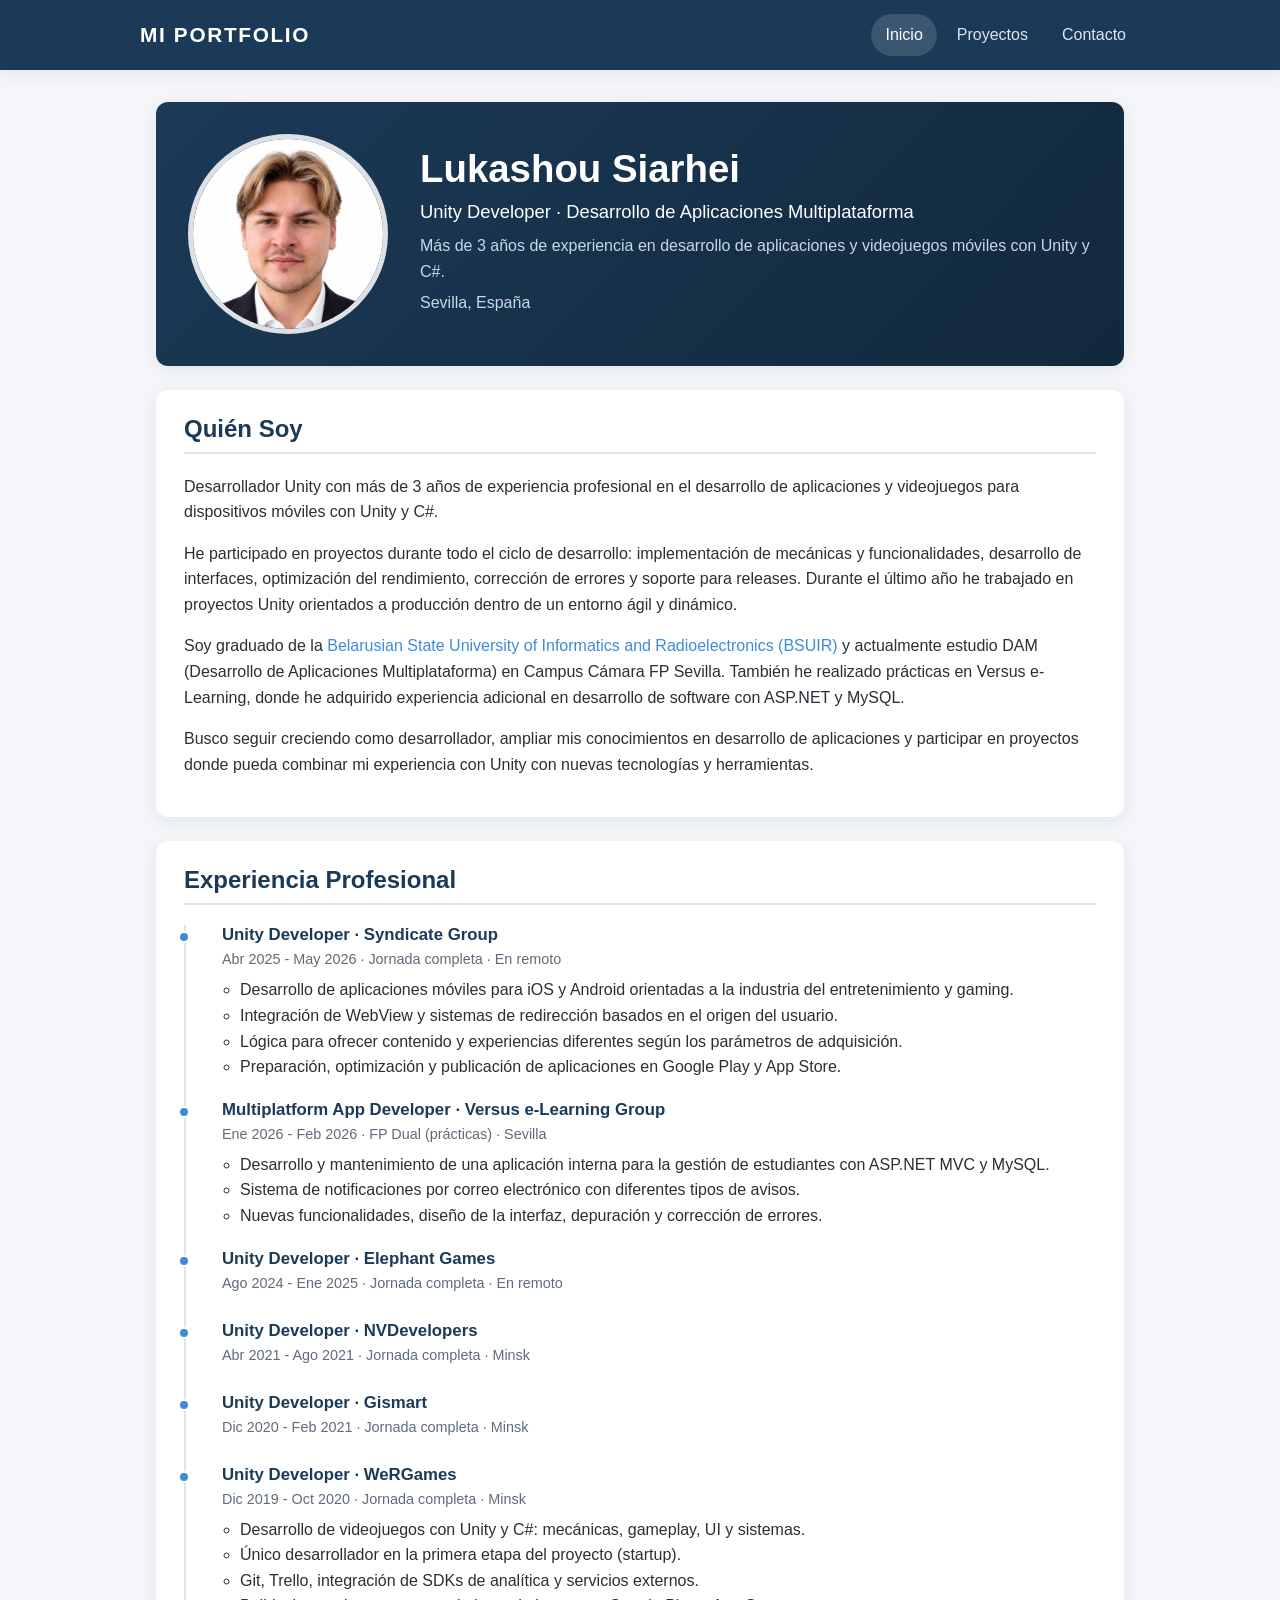
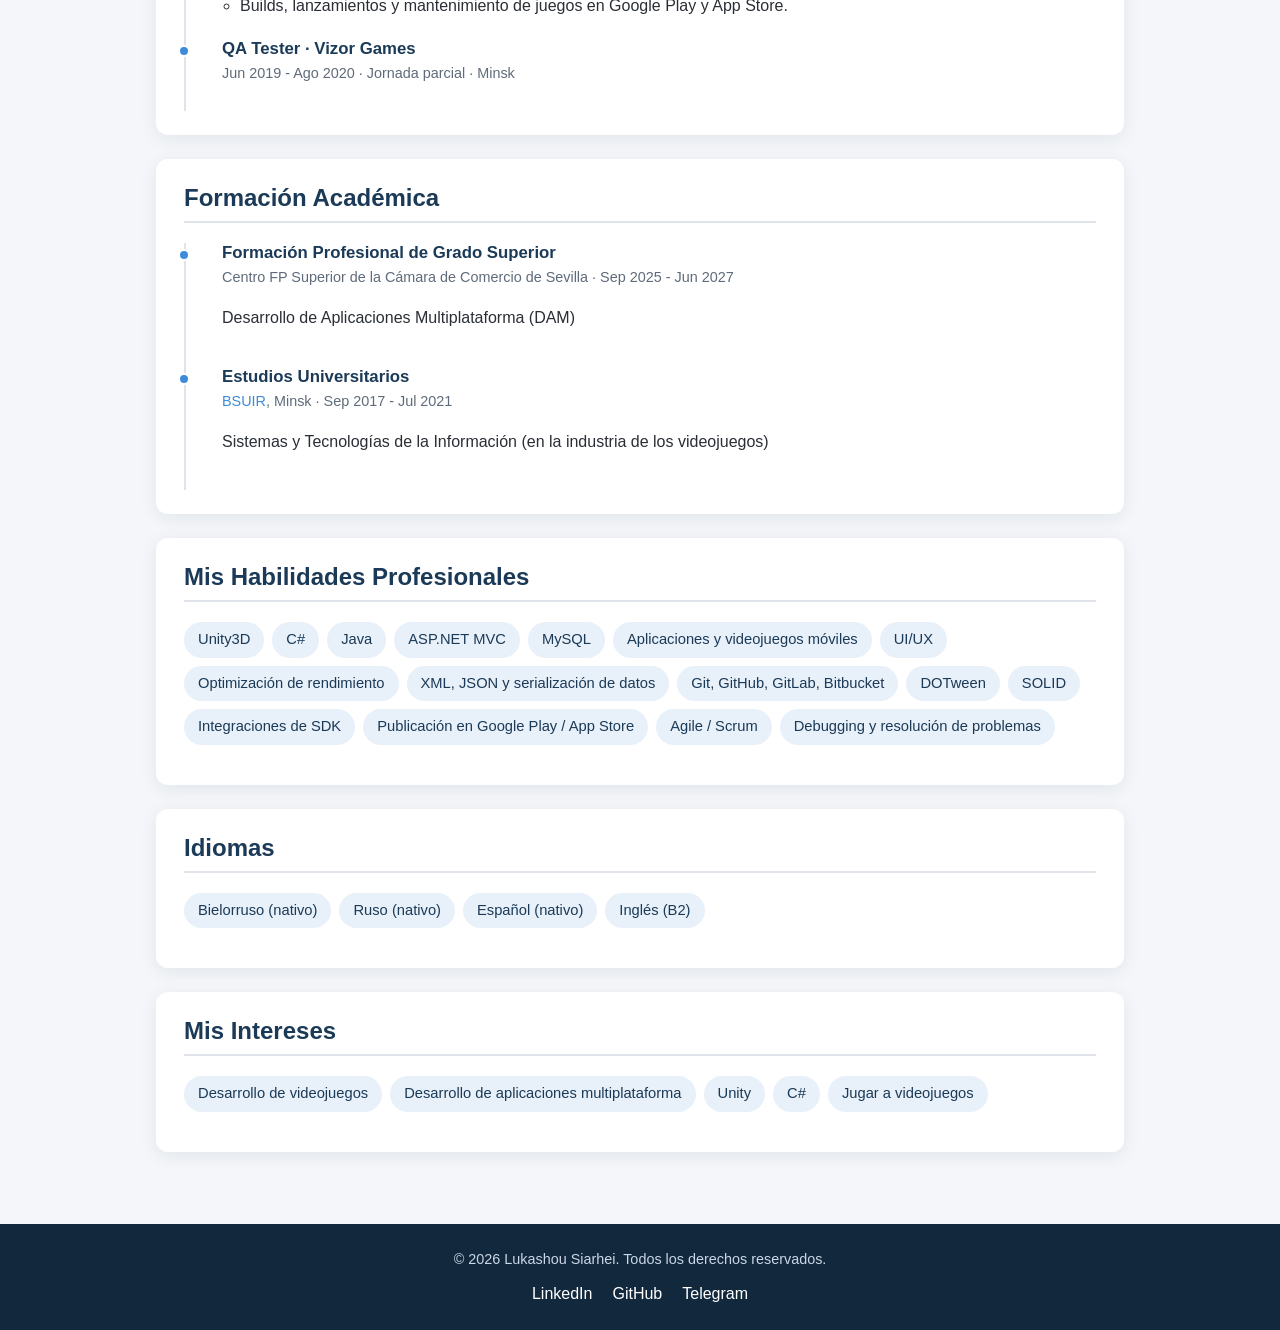
==== index.html @ cf864ee7 "Portfolio added" ====
<!DOCTYPE html>
<html lang="es">
<head>
    <meta charset="UTF-8">
    <meta name="viewport" content="width=device-width, initial-scale=1.0">
    <meta name="description" content="Portfolio profesional de Siarhei Lukashou - Desarrollador Unity y de aplicaciones multiplataforma">
    <title>Mi Portfolio - Desarrollador De Videojuegos</title>
    <link rel="stylesheet" href="css/styles.css">
</head>
<body>
    <header>
        <h1>Mi Portfolio</h1>
        <nav>
            <ul>
                <li><a href="index.html" aria-current="page">Inicio</a></li>
                <li><a href="proyectos.html">Proyectos</a></li>
                <li><a href="contacto.html">Contacto</a></li>
            </ul>
        </nav>
    </header>

    <main>
        <section class="hero">
            <figure>
                <img src="images/foto-perfil.jpg" alt="Foto de Siarhei Lukashou" width="200" height="200">
                <figcaption>Mi foto</figcaption>
            </figure>
            <div>
                <h1>Lukashou Siarhei</h1>
                <p class="role">Unity Developer · Desarrollo de Aplicaciones Multiplataforma</p>
                <p>Más de 3 años de experiencia en desarrollo de aplicaciones y videojuegos móviles con Unity y C#.</p>
                <p>Sevilla, España</p>
            </div>
        </section>

        <section>
            <h2>Quién Soy</h2>
            <p>Desarrollador Unity con más de 3 años de experiencia profesional en el desarrollo de aplicaciones y videojuegos para dispositivos móviles con Unity y C#.</p>
            <p>He participado en proyectos durante todo el ciclo de desarrollo: implementación de mecánicas y funcionalidades, desarrollo de interfaces, optimización del rendimiento, corrección de errores y soporte para releases. Durante el último año he trabajado en proyectos Unity orientados a producción dentro de un entorno ágil y dinámico.</p>
            <p>Soy graduado de la <a href="https://www.bsuir.by/en/">Belarusian State University of Informatics and Radioelectronics (BSUIR)</a> y actualmente estudio DAM (Desarrollo de Aplicaciones Multiplataforma) en Campus Cámara FP Sevilla. También he realizado prácticas en Versus e-Learning, donde he adquirido experiencia adicional en desarrollo de software con ASP.NET y MySQL.</p>
            <p>Busco seguir creciendo como desarrollador, ampliar mis conocimientos en desarrollo de aplicaciones y participar en proyectos donde pueda combinar mi experiencia con Unity con nuevas tecnologías y herramientas.</p>
        </section>

        <section>
            <h2>Experiencia Profesional</h2>
            <ol class="timeline">
                <li>
                    <h3>Unity Developer · Syndicate Group</h3>
                    <p class="meta">Abr 2025 - May 2026 · Jornada completa · En remoto</p>
                    <ul>
                        <li>Desarrollo de aplicaciones móviles para iOS y Android orientadas a la industria del entretenimiento y gaming.</li>
                        <li>Integración de WebView y sistemas de redirección basados en el origen del usuario.</li>
                        <li>Lógica para ofrecer contenido y experiencias diferentes según los parámetros de adquisición.</li>
                        <li>Preparación, optimización y publicación de aplicaciones en Google Play y App Store.</li>
                    </ul>
                </li>
                <li>
                    <h3>Multiplatform App Developer · Versus e-Learning Group</h3>
                    <p class="meta">Ene 2026 - Feb 2026 · FP Dual (prácticas) · Sevilla</p>
                    <ul>
                        <li>Desarrollo y mantenimiento de una aplicación interna para la gestión de estudiantes con ASP.NET MVC y MySQL.</li>
                        <li>Sistema de notificaciones por correo electrónico con diferentes tipos de avisos.</li>
                        <li>Nuevas funcionalidades, diseño de la interfaz, depuración y corrección de errores.</li>
                    </ul>
                </li>
                <li>
                    <h3>Unity Developer · Elephant Games</h3>
                    <p class="meta">Ago 2024 - Ene 2025 · Jornada completa · En remoto</p>
                </li>
                <li>
                    <h3>Unity Developer · NVDevelopers</h3>
                    <p class="meta">Abr 2021 - Ago 2021 · Jornada completa · Minsk</p>
                </li>
                <li>
                    <h3>Unity Developer · Gismart</h3>
                    <p class="meta">Dic 2020 - Feb 2021 · Jornada completa · Minsk</p>
                </li>
                <li>
                    <h3>Unity Developer · WeRGames</h3>
                    <p class="meta">Dic 2019 - Oct 2020 · Jornada completa · Minsk</p>
                    <ul>
                        <li>Desarrollo de videojuegos con Unity y C#: mecánicas, gameplay, UI y sistemas.</li>
                        <li>Único desarrollador en la primera etapa del proyecto (startup).</li>
                        <li>Git, Trello, integración de SDKs de analítica y servicios externos.</li>
                        <li>Builds, lanzamientos y mantenimiento de juegos en Google Play y App Store.</li>
                    </ul>
                </li>
                <li>
                    <h3>QA Tester · Vizor Games</h3>
                    <p class="meta">Jun 2019 - Ago 2020 · Jornada parcial · Minsk</p>
                </li>
            </ol>
        </section>

        <section>
            <h2>Formación Académica</h2>
            <ol class="timeline">
                <li>
                    <h3>Formación Profesional de Grado Superior</h3>
                    <p class="meta">Centro FP Superior de la Cámara de Comercio de Sevilla · Sep 2025 - Jun 2027</p>
                    <p>Desarrollo de Aplicaciones Multiplataforma (DAM)</p>
                </li>
                <li>
                    <h3>Estudios Universitarios</h3>
                    <p class="meta"><a href="https://www.bsuir.by/en/">BSUIR</a>, Minsk · Sep 2017 - Jul 2021</p>
                    <p>Sistemas y Tecnologías de la Información (en la industria de los videojuegos)</p>
                </li>
            </ol>
        </section>

        <section>
            <h2>Mis Habilidades Profesionales</h2>
            <ul class="tags">
                <li>Unity3D</li>
                <li>C#</li>
                <li>Java</li>
                <li>ASP.NET MVC</li>
                <li>MySQL</li>
                <li>Aplicaciones y videojuegos móviles</li>
                <li>UI/UX</li>
                <li>Optimización de rendimiento</li>
                <li>XML, JSON y serialización de datos</li>
                <li>Git, GitHub, GitLab, Bitbucket</li>
                <li>DOTween</li>
                <li>SOLID</li>
                <li>Integraciones de SDK</li>
                <li>Publicación en Google Play / App Store</li>
                <li>Agile / Scrum</li>
                <li>Debugging y resolución de problemas</li>
            </ul>
        </section>

        <section>
            <h2>Idiomas</h2>
            <ul class="tags">
                <li>Bielorruso (nativo)</li>
                <li>Ruso (nativo)</li>
                <li>Español (nativo)</li>
                <li>Inglés (B2)</li>
            </ul>
        </section>

        <section>
            <h2>Mis Intereses</h2>
            <ul class="tags">
                <li>Desarrollo de videojuegos</li>
                <li>Desarrollo de aplicaciones multiplataforma</li>
                <li>Unity</li>
                <li>C#</li>
                <li>Jugar a videojuegos</li>
            </ul>
        </section>
    </main>

    <footer>
        <p>&copy; 2026 Lukashou Siarhei. Todos los derechos reservados.</p>
        <div>
            <ol>
                <li><a href="https://www.linkedin.com/in/sergei-lukashov/">LinkedIn</a></li>
                <li><a href="https://github.com/siarheilukashou25-maker">GitHub</a></li>
                <li><a href="https://t.me/endi_kayfman">Telegram</a></li>
            </ol>
        </div>
    </footer>
</body>
</html>
---- css/styles.css ----
/* ===== Variables ===== */
:root {
    --color-primary: #1b3a57;
    --color-primary-dark: #12283d;
    --color-accent: #3d8bd9;
    --color-bg: #f4f6f9;
    --color-surface: #ffffff;
    --color-text: #2a2f36;
    --color-muted: #5f6b7a;
    --color-border: #dfe4ea;
    --radius: 12px;
    --shadow: 0 4px 18px rgba(18, 40, 61, 0.08);
    --max-width: 1000px;
}

/* ===== Base ===== */
*,
*::before,
*::after {
    box-sizing: border-box;
}

body {
    margin: 0;
    font-family: "Segoe UI", Roboto, "Helvetica Neue", Arial, sans-serif;
    font-size: 16px;
    line-height: 1.6;
    color: var(--color-text);
    background: var(--color-bg);
}

img {
    max-width: 100%;
    height: auto;
    display: block;
}

a {
    color: var(--color-accent);
    text-decoration: none;
}

a:hover {
    text-decoration: underline;
}

h1, h2, h3 {
    line-height: 1.25;
    color: var(--color-primary);
}

/* ===== Header / navegación ===== */
body > header {
    position: sticky;
    top: 0;
    z-index: 10;
    display: flex;
    flex-wrap: wrap;
    align-items: center;
    justify-content: space-between;
    gap: 12px;
    padding: 14px max(16px, calc((100% - var(--max-width)) / 2));
    background: var(--color-primary);
    box-shadow: var(--shadow);
}

body > header h1 {
    margin: 0;
    font-size: 1.3rem;
    letter-spacing: 0.08em;
    text-transform: uppercase;
    color: #fff;
}

nav ul {
    display: flex;
    gap: 6px;
    margin: 0;
    padding: 0;
    list-style: none;
}

nav a {
    display: block;
    padding: 8px 14px;
    border-radius: 999px;
    color: #dbe6f1;
    font-weight: 500;
    transition: background 0.2s, color 0.2s;
}

nav a:hover,
nav a[aria-current="page"] {
    background: rgba(255, 255, 255, 0.14);
    color: #fff;
    text-decoration: none;
}

/* ===== Main ===== */
main {
    max-width: var(--max-width);
    margin: 0 auto;
    padding: 32px 16px 48px;
}

main > h1 {
    margin-top: 0;
    font-size: 2.2rem;
}

main > p {
    color: var(--color-muted);
}

section,
article {
    margin-bottom: 24px;
    padding: 24px 28px;
    background: var(--color-surface);
    border-radius: var(--radius);
    box-shadow: var(--shadow);
}

section h2,
article h2 {
    margin-top: 0;
    padding-bottom: 8px;
    border-bottom: 2px solid var(--color-border);
}

section section,
section article {
    padding: 0;
    margin-bottom: 16px;
    box-shadow: none;
    background: none;
}

/* ===== Hero (Inicio) ===== */
.hero {
    display: flex;
    align-items: center;
    gap: 32px;
    padding: 32px;
    color: #fff;
    background: linear-gradient(135deg, var(--color-primary), var(--color-primary-dark));
}

.hero figure {
    flex-shrink: 0;
    margin: 0;
    text-align: center;
}

.hero img {
    width: 200px;
    height: 200px;
    object-fit: cover;
    object-position: center 25%;
    border-radius: 50%;
    border: 5px solid rgba(255, 255, 255, 0.85);
}

.hero figcaption {
    position: absolute;
    width: 1px;
    height: 1px;
    overflow: hidden;
    clip: rect(0 0 0 0);
}

.hero h1 {
    margin: 0 0 4px;
    font-size: 2.4rem;
    color: #fff;
}

.hero p {
    margin: 0 0 6px;
    color: #c9d7e6;
}

.hero .role {
    font-size: 1.15rem;
    font-weight: 500;
    color: #fff;
}

/* ===== Listas ===== */
.tags {
    display: flex;
    flex-wrap: wrap;
    gap: 8px;
    padding: 0;
    list-style: none;
}

.tags li {
    padding: 6px 14px;
    border-radius: 999px;
    background: #e8f0f9;
    color: var(--color-primary);
    font-size: 0.92rem;
    font-weight: 500;
}

/* ===== Timeline (experiencia / formación) ===== */
.timeline {
    margin: 0;
    padding: 0 0 0 20px;
    list-style: none;
    border-left: 2px solid var(--color-border);
}

.timeline > li {
    position: relative;
    padding: 0 0 20px 16px;
}

.timeline > li::before {
    content: "";
    position: absolute;
    left: -28px;
    top: 6px;
    width: 12px;
    height: 12px;
    border-radius: 50%;
    background: var(--color-accent);
    border: 2px solid var(--color-surface);
}

.timeline h3 {
    margin: 0;
    font-size: 1.05rem;
}

.timeline .meta {
    margin: 2px 0 6px;
    font-size: 0.9rem;
    color: var(--color-muted);
}

.timeline ul {
    margin: 6px 0 0;
    padding-left: 18px;
}

/* ===== Proyectos ===== */
article header {
    margin-bottom: 8px;
}

article figure {
    margin: 16px 0 0;
}

article figure img {
    border-radius: 8px;
    border: 1px solid var(--color-border);
}

.game iframe {
    display: block;
    width: min(100%, 360px);
    aspect-ratio: 412 / 846;
    margin: 0 auto;
    border: 1px solid var(--color-border);
    border-radius: 8px;
    background: #000;
}

figcaption {
    margin-top: 6px;
    font-size: 0.88rem;
    color: var(--color-muted);
    text-align: center;
}

/* ===== Formulario ===== */
form {
    display: grid;
    gap: 16px;
    margin-bottom: 24px;
    padding: 24px 28px;
    background: var(--color-surface);
    border-radius: var(--radius);
    box-shadow: var(--shadow);
}

label {
    display: block;
    margin-bottom: 6px;
    font-weight: 600;
    color: var(--color-primary);
}

input,
textarea {
    width: 100%;
    padding: 10px 12px;
    font: inherit;
    color: var(--color-text);
    border: 1px solid var(--color-border);
    border-radius: 8px;
    background: #fafbfc;
    transition: border-color 0.2s, box-shadow 0.2s;
}

input:focus,
textarea:focus {
    outline: none;
    border-color: var(--color-accent);
    box-shadow: 0 0 0 3px rgba(61, 139, 217, 0.2);
}

button {
    justify-self: start;
    padding: 12px 28px;
    font: inherit;
    font-weight: 600;
    color: #fff;
    background: var(--color-primary);
    border: none;
    border-radius: 999px;
    cursor: pointer;
    transition: background 0.2s;
}

button:hover {
    background: var(--color-accent);
}

.contact-grid {
    display: grid;
    grid-template-columns: repeat(auto-fit, minmax(min(100%, 290px), 1fr));
    gap: 16px;
}

.contact-grid > div {
    padding: 14px 16px;
    border: 1px solid var(--color-border);
    border-radius: 8px;
}

.contact-grid h3 {
    margin: 0 0 4px;
    font-size: 0.95rem;
}

.contact-grid p {
    margin: 0;
    white-space: nowrap;
    overflow-wrap: normal;
}

.honeypot {
    display: none;
}

/* ===== Footer ===== */
footer {
    padding: 24px 16px;
    text-align: center;
    color: #c9d7e6;
    background: var(--color-primary-dark);
}

footer p {
    margin: 0 0 10px;
    font-size: 0.9rem;
}

footer ol {
    display: flex;
    justify-content: center;
    flex-wrap: wrap;
    gap: 20px;
    margin: 0;
    padding: 0;
    list-style: none;
}

footer a {
    color: #fff;
    font-weight: 500;
}

/* ===== Responsive ===== */
@media (max-width: 640px) {
    body > header {
        justify-content: center;
    }

    .hero {
        flex-direction: column;
        text-align: center;
        padding: 24px 16px;
    }

    .hero img {
        width: 160px;
        height: 160px;
        margin: 0 auto;
    }

    .hero h1 {
        font-size: 1.9rem;
    }

    section,
    article,
    form {
        padding: 20px 16px;
    }
}

/* ===== Repositorios ===== */
.repo-grid {
    display: grid;
    grid-template-columns: repeat(auto-fill, minmax(260px, 1fr));
    gap: 16px;
    margin-top: 16px;
}

.repo-grid > div {
    padding: 16px;
    border: 1px solid var(--color-border);
    border-radius: 8px;
    transition: border-color 0.2s, box-shadow 0.2s;
}

.repo-grid > div:hover {
    border-color: var(--color-accent);
    box-shadow: var(--shadow);
}

.repo-grid h3 {
    margin: 0 0 6px;
    font-size: 1rem;
}

.repo-grid p {
    margin: 0 0 8px;
    font-size: 0.92rem;
}

.repo-grid .stack {
    margin: 0;
    font-size: 0.82rem;
    font-weight: 600;
    color: var(--color-muted);
}

/* ===== Galería de juegos ===== */
.games-grid {
    display: grid;
    grid-template-columns: repeat(auto-fill, minmax(220px, 1fr));
    gap: 16px;
    margin-top: 16px;
}

.games-grid figure {
    margin: 0;
    overflow: hidden;
    background: var(--color-surface);
    border: 1px solid var(--color-border);
    border-radius: 8px;
    transition: border-color 0.2s, box-shadow 0.2s;
}

.games-grid figure:hover {
    border-color: var(--color-accent);
    box-shadow: var(--shadow);
}

.games-grid img {
    width: 100%;
    aspect-ratio: 16 / 10;
    object-fit: cover;
    border: none;
    border-radius: 0;
}

.games-grid figcaption {
    margin: 0;
    padding: 10px 12px;
    font-size: 1rem;
    font-weight: 600;
    color: var(--color-primary);
    text-align: left;
}

.games-grid figure {
    cursor: zoom-in;
}

.games-grid figure:focus-visible {
    outline: 3px solid var(--color-accent);
    outline-offset: 2px;
}

/* ===== Lightbox ===== */
.lightbox {
    position: fixed;
    inset: 0;
    z-index: 100;
    display: flex;
    align-items: center;
    justify-content: center;
    padding: 16px;
    background: rgba(10, 20, 32, 0.85);
    cursor: zoom-out;
    opacity: 0;
    transition: opacity 0.25s ease;
}

.lightbox[hidden] {
    display: none;
}

.lightbox:focus {
    outline: none;
}

.lightbox figure {
    margin: 0;
    transform: scale(0.85);
    transition: transform 0.25s ease;
}

.lightbox img {
    width: min(90vw, 82vh * var(--ratio, 1.7));
    height: auto;
    max-height: 82vh;
    object-fit: contain;
    border-radius: 8px;
    box-shadow: 0 10px 40px rgba(0, 0, 0, 0.5);
}

.lightbox figcaption {
    margin-top: 12px;
    font-size: 1.1rem;
    font-weight: 600;
    color: #fff;
}

.lightbox.is-open {
    opacity: 1;
}

.lightbox.is-open figure {
    transform: scale(1);
}

body.no-scroll {
    overflow: hidden;
}

@media (prefers-reduced-motion: reduce) {
    .lightbox,
    .lightbox figure {
        transition: none;
    }
}
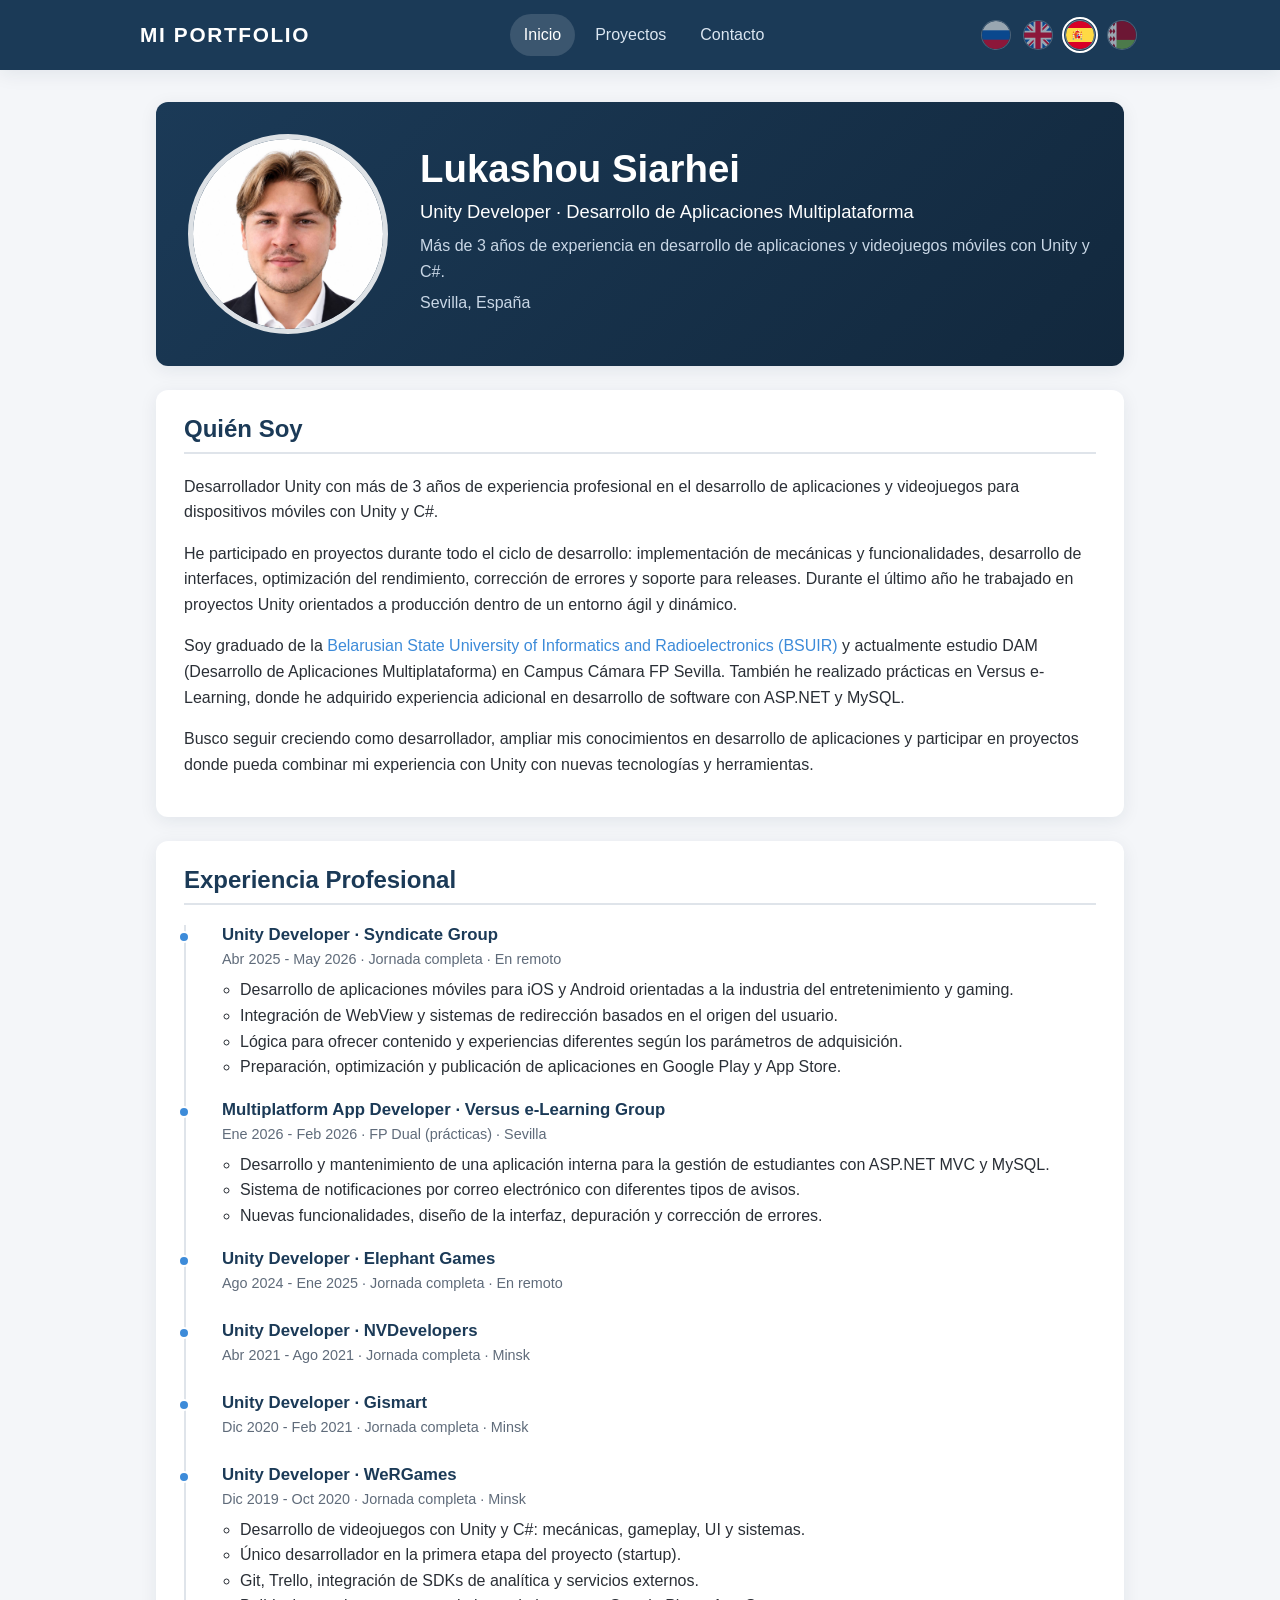
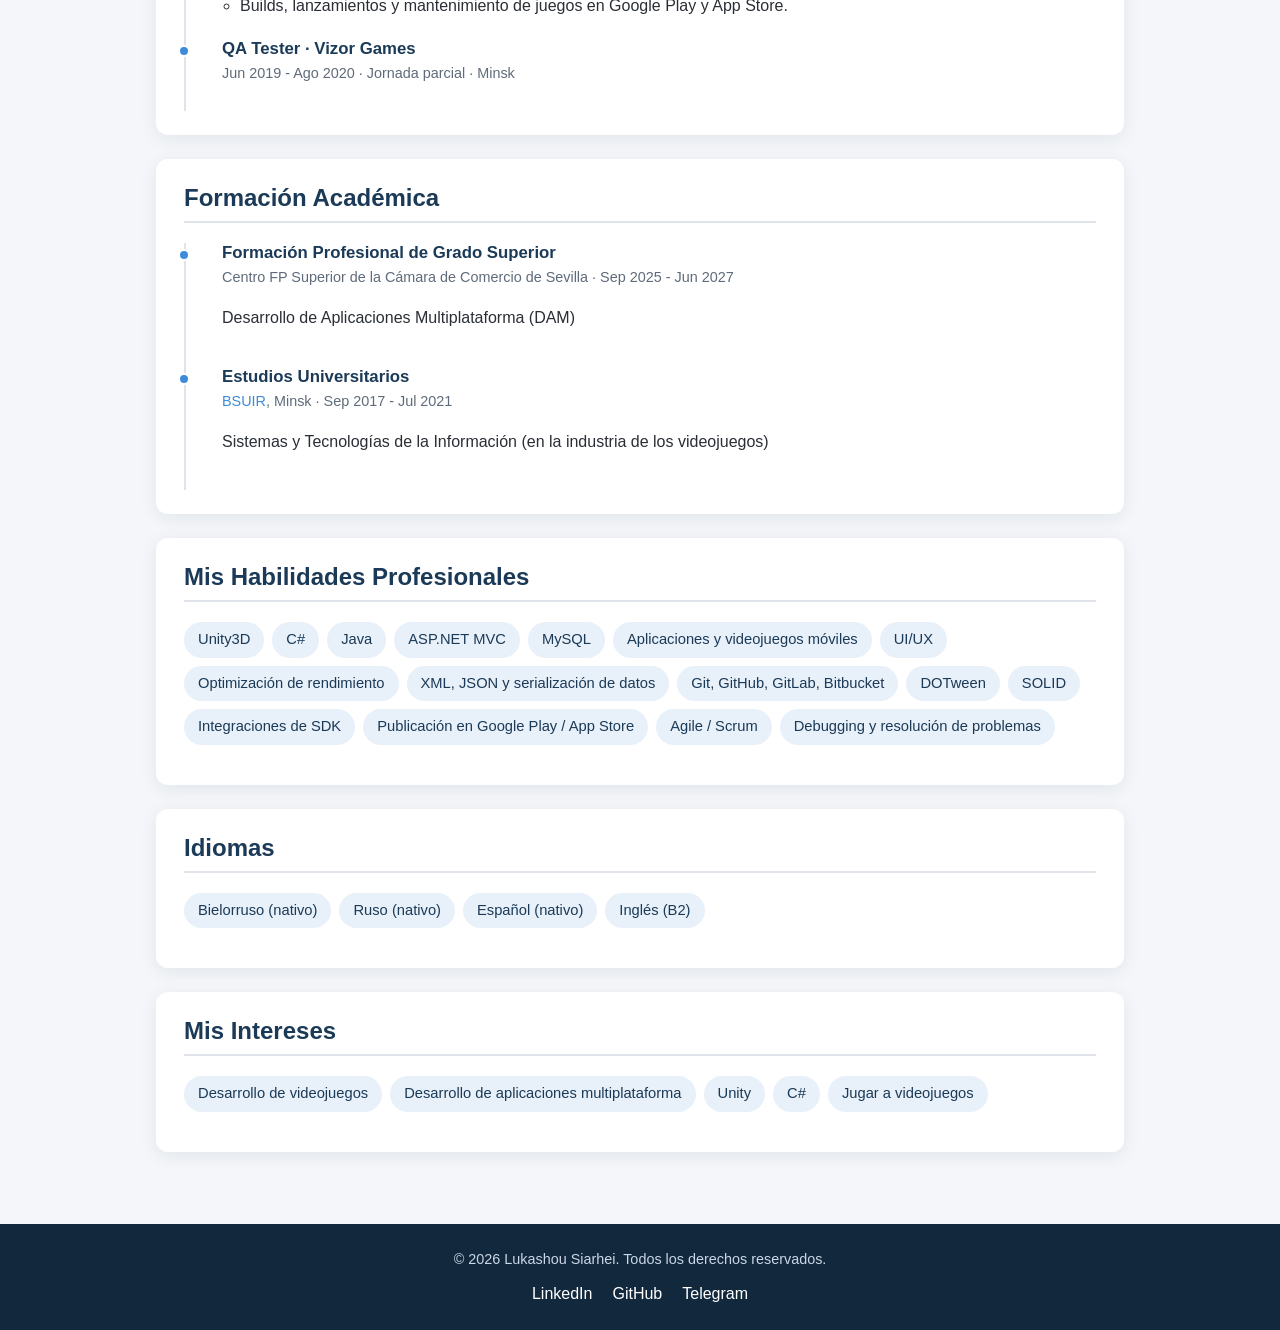
==== commit aa6e2e85: "Added localization" ====
--- a/index.html
+++ b/index.html
@@ -3,157 +3,190 @@
 <head>
     <meta charset="UTF-8">
     <meta name="viewport" content="width=device-width, initial-scale=1.0">
-    <meta name="description" content="Portfolio profesional de Siarhei Lukashou - Desarrollador Unity y de aplicaciones multiplataforma">
-    <title>Mi Portfolio - Desarrollador De Videojuegos</title>
+    <meta name="description" content="Portfolio de Siarhei Lukashou, desarrollador Unity y de aplicaciones multiplataforma con más de 3 años de experiencia en videojuegos y apps móviles con C#." data-i18n-attr="content:index.meta">
+    <meta name="author" content="Siarhei Lukashou">
+    <title data-i18n="index.title">Mi Portfolio - Desarrollador De Videojuegos</title>
     <link rel="stylesheet" href="css/styles.css">
+    <script>
+        // Oculta la página hasta aplicar el idioma guardado (evita ver el español un instante)
+        try {
+            var savedLang = localStorage.getItem("lang");
+            if (savedLang && savedLang !== "es") {
+                document.documentElement.classList.add("i18n-pending");
+                // Por si js/i18n.js no se carga: la página no se queda oculta
+                setTimeout(function () {
+                    document.documentElement.classList.remove("i18n-pending");
+                }, 1500);
+            }
+        } catch (e) {}
+    </script>
+    <link rel="canonical" href="https://lukashou.pages.dev/">
+    <meta property="og:type" content="website">
+    <meta property="og:site_name" content="Portfolio de Siarhei Lukashou">
+    <meta property="og:locale" content="es_ES">
+    <meta property="og:title" content="Siarhei Lukashou - Unity Developer">
+    <meta property="og:description" content="Portfolio de Siarhei Lukashou, desarrollador Unity y de aplicaciones multiplataforma con más de 3 años de experiencia en videojuegos y apps móviles con C#." data-i18n-attr="content:index.meta">
+    <meta property="og:url" content="https://lukashou.pages.dev/">
+    <meta property="og:image" content="https://lukashou.pages.dev/images/og-image-v2.jpg">
+    <meta property="og:image:width" content="1200">
+    <meta property="og:image:height" content="627">
+    <meta property="og:image:alt" content="Siarhei Lukashou - Unity Developer y desarrollo de aplicaciones multiplataforma">
+    <meta name="twitter:card" content="summary_large_image">
+    <meta name="twitter:image" content="https://lukashou.pages.dev/images/og-image-v2.jpg">
 </head>
 <body>
     <header>
-        <h1>Mi Portfolio</h1>
+        <h1 data-i18n="site.title">Mi Portfolio</h1>
         <nav>
             <ul>
-                <li><a href="index.html" aria-current="page">Inicio</a></li>
-                <li><a href="proyectos.html">Proyectos</a></li>
-                <li><a href="contacto.html">Contacto</a></li>
+                <li><a href="index.html" aria-current="page" data-i18n="nav.home">Inicio</a></li>
+                <li><a href="proyectos.html" data-i18n="nav.projects">Proyectos</a></li>
+                <li><a href="contacto.html" data-i18n="nav.contact">Contacto</a></li>
             </ul>
         </nav>
+        <div class="lang-switch" role="group" aria-label="Idioma" data-i18n-attr="aria-label:lang.label">
+            <button type="button" data-lang="ru" lang="ru" aria-label="Русский" title="Русский" aria-pressed="false"><img src="images/flags/ru.svg" alt="" width="28" height="28"></button>
+            <button type="button" data-lang="en" lang="en" aria-label="English" title="English" aria-pressed="false"><img src="images/flags/gb.svg" alt="" width="28" height="28"></button>
+            <button type="button" data-lang="es" lang="es" aria-label="Español" title="Español" aria-pressed="true"><img src="images/flags/es.svg" alt="" width="28" height="28"></button>
+            <button type="button" data-lang="be" lang="be" aria-label="Беларуская" title="Беларуская" aria-pressed="false"><img src="images/flags/by.svg" alt="" width="28" height="28"></button>
+        </div>
     </header>
 
     <main>
         <section class="hero">
             <figure>
-                <img src="images/foto-perfil.jpg" alt="Foto de Siarhei Lukashou" width="200" height="200">
-                <figcaption>Mi foto</figcaption>
+                <img src="images/foto-perfil.jpg" alt="Foto de Siarhei Lukashou" width="200" height="200" data-i18n-attr="alt:index.photoAlt">
+                <figcaption data-i18n="index.photoCaption">Mi foto</figcaption>
             </figure>
             <div>
                 <h1>Lukashou Siarhei</h1>
-                <p class="role">Unity Developer · Desarrollo de Aplicaciones Multiplataforma</p>
-                <p>Más de 3 años de experiencia en desarrollo de aplicaciones y videojuegos móviles con Unity y C#.</p>
-                <p>Sevilla, España</p>
+                <p class="role" data-i18n="index.role">Unity Developer · Desarrollo de Aplicaciones Multiplataforma</p>
+                <p data-i18n="index.heroExp">Más de 3 años de experiencia en desarrollo de aplicaciones y videojuegos móviles con Unity y C#.</p>
+                <p data-i18n="common.location">Sevilla, España</p>
             </div>
         </section>
 
         <section>
-            <h2>Quién Soy</h2>
-            <p>Desarrollador Unity con más de 3 años de experiencia profesional en el desarrollo de aplicaciones y videojuegos para dispositivos móviles con Unity y C#.</p>
-            <p>He participado en proyectos durante todo el ciclo de desarrollo: implementación de mecánicas y funcionalidades, desarrollo de interfaces, optimización del rendimiento, corrección de errores y soporte para releases. Durante el último año he trabajado en proyectos Unity orientados a producción dentro de un entorno ágil y dinámico.</p>
-            <p>Soy graduado de la <a href="https://www.bsuir.by/en/">Belarusian State University of Informatics and Radioelectronics (BSUIR)</a> y actualmente estudio DAM (Desarrollo de Aplicaciones Multiplataforma) en Campus Cámara FP Sevilla. También he realizado prácticas en Versus e-Learning, donde he adquirido experiencia adicional en desarrollo de software con ASP.NET y MySQL.</p>
-            <p>Busco seguir creciendo como desarrollador, ampliar mis conocimientos en desarrollo de aplicaciones y participar en proyectos donde pueda combinar mi experiencia con Unity con nuevas tecnologías y herramientas.</p>
-        </section>
-
-        <section>
-            <h2>Experiencia Profesional</h2>
+            <h2 data-i18n="index.about.title">Quién Soy</h2>
+            <p data-i18n="index.about.p1">Desarrollador Unity con más de 3 años de experiencia profesional en el desarrollo de aplicaciones y videojuegos para dispositivos móviles con Unity y C#.</p>
+            <p data-i18n="index.about.p2">He participado en proyectos durante todo el ciclo de desarrollo: implementación de mecánicas y funcionalidades, desarrollo de interfaces, optimización del rendimiento, corrección de errores y soporte para releases. Durante el último año he trabajado en proyectos Unity orientados a producción dentro de un entorno ágil y dinámico.</p>
+            <p data-i18n="index.about.p3">Soy graduado de la <a href="https://www.bsuir.by/en/">Belarusian State University of Informatics and Radioelectronics (BSUIR)</a> y actualmente estudio DAM (Desarrollo de Aplicaciones Multiplataforma) en Campus Cámara FP Sevilla. También he realizado prácticas en Versus e-Learning, donde he adquirido experiencia adicional en desarrollo de software con ASP.NET y MySQL.</p>
+            <p data-i18n="index.about.p4">Busco seguir creciendo como desarrollador, ampliar mis conocimientos en desarrollo de aplicaciones y participar en proyectos donde pueda combinar mi experiencia con Unity con nuevas tecnologías y herramientas.</p>
+        </section>
+
+        <section>
+            <h2 data-i18n="index.exp.title">Experiencia Profesional</h2>
             <ol class="timeline">
                 <li>
                     <h3>Unity Developer · Syndicate Group</h3>
-                    <p class="meta">Abr 2025 - May 2026 · Jornada completa · En remoto</p>
+                    <p class="meta" data-i18n="index.exp.syndicate.meta">Abr 2025 - May 2026 · Jornada completa · En remoto</p>
                     <ul>
-                        <li>Desarrollo de aplicaciones móviles para iOS y Android orientadas a la industria del entretenimiento y gaming.</li>
-                        <li>Integración de WebView y sistemas de redirección basados en el origen del usuario.</li>
-                        <li>Lógica para ofrecer contenido y experiencias diferentes según los parámetros de adquisición.</li>
-                        <li>Preparación, optimización y publicación de aplicaciones en Google Play y App Store.</li>
+                        <li data-i18n="index.exp.syndicate.1">Desarrollo de aplicaciones móviles para iOS y Android orientadas a la industria del entretenimiento y gaming.</li>
+                        <li data-i18n="index.exp.syndicate.2">Integración de WebView y sistemas de redirección basados en el origen del usuario.</li>
+                        <li data-i18n="index.exp.syndicate.3">Lógica para ofrecer contenido y experiencias diferentes según los parámetros de adquisición.</li>
+                        <li data-i18n="index.exp.syndicate.4">Preparación, optimización y publicación de aplicaciones en Google Play y App Store.</li>
                     </ul>
                 </li>
                 <li>
                     <h3>Multiplatform App Developer · Versus e-Learning Group</h3>
-                    <p class="meta">Ene 2026 - Feb 2026 · FP Dual (prácticas) · Sevilla</p>
+                    <p class="meta" data-i18n="index.exp.versus.meta">Ene 2026 - Feb 2026 · FP Dual (prácticas) · Sevilla</p>
                     <ul>
-                        <li>Desarrollo y mantenimiento de una aplicación interna para la gestión de estudiantes con ASP.NET MVC y MySQL.</li>
-                        <li>Sistema de notificaciones por correo electrónico con diferentes tipos de avisos.</li>
-                        <li>Nuevas funcionalidades, diseño de la interfaz, depuración y corrección de errores.</li>
+                        <li data-i18n="index.exp.versus.1">Desarrollo y mantenimiento de una aplicación interna para la gestión de estudiantes con ASP.NET MVC y MySQL.</li>
+                        <li data-i18n="index.exp.versus.2">Sistema de notificaciones por correo electrónico con diferentes tipos de avisos.</li>
+                        <li data-i18n="index.exp.versus.3">Nuevas funcionalidades, diseño de la interfaz, depuración y corrección de errores.</li>
                     </ul>
                 </li>
                 <li>
                     <h3>Unity Developer · Elephant Games</h3>
-                    <p class="meta">Ago 2024 - Ene 2025 · Jornada completa · En remoto</p>
+                    <p class="meta" data-i18n="index.exp.elephant.meta">Ago 2024 - Ene 2025 · Jornada completa · En remoto</p>
                 </li>
                 <li>
                     <h3>Unity Developer · NVDevelopers</h3>
-                    <p class="meta">Abr 2021 - Ago 2021 · Jornada completa · Minsk</p>
+                    <p class="meta" data-i18n="index.exp.nv.meta">Abr 2021 - Ago 2021 · Jornada completa · Minsk</p>
                 </li>
                 <li>
                     <h3>Unity Developer · Gismart</h3>
-                    <p class="meta">Dic 2020 - Feb 2021 · Jornada completa · Minsk</p>
+                    <p class="meta" data-i18n="index.exp.gismart.meta">Dic 2020 - Feb 2021 · Jornada completa · Minsk</p>
                 </li>
                 <li>
                     <h3>Unity Developer · WeRGames</h3>
-                    <p class="meta">Dic 2019 - Oct 2020 · Jornada completa · Minsk</p>
+                    <p class="meta" data-i18n="index.exp.wer.meta">Dic 2019 - Oct 2020 · Jornada completa · Minsk</p>
                     <ul>
-                        <li>Desarrollo de videojuegos con Unity y C#: mecánicas, gameplay, UI y sistemas.</li>
-                        <li>Único desarrollador en la primera etapa del proyecto (startup).</li>
-                        <li>Git, Trello, integración de SDKs de analítica y servicios externos.</li>
-                        <li>Builds, lanzamientos y mantenimiento de juegos en Google Play y App Store.</li>
+                        <li data-i18n="index.exp.wer.1">Desarrollo de videojuegos con Unity y C#: mecánicas, gameplay, UI y sistemas.</li>
+                        <li data-i18n="index.exp.wer.2">Único desarrollador en la primera etapa del proyecto (startup).</li>
+                        <li data-i18n="index.exp.wer.3">Git, Trello, integración de SDKs de analítica y servicios externos.</li>
+                        <li data-i18n="index.exp.wer.4">Builds, lanzamientos y mantenimiento de juegos en Google Play y App Store.</li>
                     </ul>
                 </li>
                 <li>
                     <h3>QA Tester · Vizor Games</h3>
-                    <p class="meta">Jun 2019 - Ago 2020 · Jornada parcial · Minsk</p>
+                    <p class="meta" data-i18n="index.exp.vizor.meta">Jun 2019 - Ago 2020 · Jornada parcial · Minsk</p>
                 </li>
             </ol>
         </section>
 
         <section>
-            <h2>Formación Académica</h2>
+            <h2 data-i18n="index.edu.title">Formación Académica</h2>
             <ol class="timeline">
                 <li>
-                    <h3>Formación Profesional de Grado Superior</h3>
-                    <p class="meta">Centro FP Superior de la Cámara de Comercio de Sevilla · Sep 2025 - Jun 2027</p>
-                    <p>Desarrollo de Aplicaciones Multiplataforma (DAM)</p>
-                </li>
-                <li>
-                    <h3>Estudios Universitarios</h3>
-                    <p class="meta"><a href="https://www.bsuir.by/en/">BSUIR</a>, Minsk · Sep 2017 - Jul 2021</p>
-                    <p>Sistemas y Tecnologías de la Información (en la industria de los videojuegos)</p>
+                    <h3 data-i18n="index.edu.fp.title">Formación Profesional de Grado Superior</h3>
+                    <p class="meta" data-i18n="index.edu.fp.meta">Centro FP Superior de la Cámara de Comercio de Sevilla · Sep 2025 - Jun 2027</p>
+                    <p data-i18n="index.edu.fp.degree">Desarrollo de Aplicaciones Multiplataforma (DAM)</p>
+                </li>
+                <li>
+                    <h3 data-i18n="index.edu.uni.title">Estudios Universitarios</h3>
+                    <p class="meta" data-i18n="index.edu.uni.meta"><a href="https://www.bsuir.by/en/">BSUIR</a>, Minsk · Sep 2017 - Jul 2021</p>
+                    <p data-i18n="index.edu.uni.degree">Sistemas y Tecnologías de la Información (en la industria de los videojuegos)</p>
                 </li>
             </ol>
         </section>
 
         <section>
-            <h2>Mis Habilidades Profesionales</h2>
+            <h2 data-i18n="index.skills.title">Mis Habilidades Profesionales</h2>
             <ul class="tags">
                 <li>Unity3D</li>
                 <li>C#</li>
                 <li>Java</li>
                 <li>ASP.NET MVC</li>
                 <li>MySQL</li>
-                <li>Aplicaciones y videojuegos móviles</li>
+                <li data-i18n="index.skills.mobile">Aplicaciones y videojuegos móviles</li>
                 <li>UI/UX</li>
-                <li>Optimización de rendimiento</li>
-                <li>XML, JSON y serialización de datos</li>
+                <li data-i18n="index.skills.perf">Optimización de rendimiento</li>
+                <li data-i18n="index.skills.data">XML, JSON y serialización de datos</li>
                 <li>Git, GitHub, GitLab, Bitbucket</li>
                 <li>DOTween</li>
                 <li>SOLID</li>
-                <li>Integraciones de SDK</li>
-                <li>Publicación en Google Play / App Store</li>
+                <li data-i18n="index.skills.sdk">Integraciones de SDK</li>
+                <li data-i18n="index.skills.publish">Publicación en Google Play / App Store</li>
                 <li>Agile / Scrum</li>
-                <li>Debugging y resolución de problemas</li>
-            </ul>
-        </section>
-
-        <section>
-            <h2>Idiomas</h2>
+                <li data-i18n="index.skills.debug">Debugging y resolución de problemas</li>
+            </ul>
+        </section>
+
+        <section>
+            <h2 data-i18n="index.langs.title">Idiomas</h2>
             <ul class="tags">
-                <li>Bielorruso (nativo)</li>
-                <li>Ruso (nativo)</li>
-                <li>Español (nativo)</li>
-                <li>Inglés (B2)</li>
-            </ul>
-        </section>
-
-        <section>
-            <h2>Mis Intereses</h2>
+                <li data-i18n="index.langs.be">Bielorruso (nativo)</li>
+                <li data-i18n="index.langs.ru">Ruso (nativo)</li>
+                <li data-i18n="index.langs.es">Español (nativo)</li>
+                <li data-i18n="index.langs.en">Inglés (B2)</li>
+            </ul>
+        </section>
+
+        <section>
+            <h2 data-i18n="index.interests.title">Mis Intereses</h2>
             <ul class="tags">
-                <li>Desarrollo de videojuegos</li>
-                <li>Desarrollo de aplicaciones multiplataforma</li>
+                <li data-i18n="index.interests.gamedev">Desarrollo de videojuegos</li>
+                <li data-i18n="index.interests.apps">Desarrollo de aplicaciones multiplataforma</li>
                 <li>Unity</li>
                 <li>C#</li>
-                <li>Jugar a videojuegos</li>
+                <li data-i18n="index.interests.play">Jugar a videojuegos</li>
             </ul>
         </section>
     </main>
 
     <footer>
-        <p>&copy; 2026 Lukashou Siarhei. Todos los derechos reservados.</p>
+        <p data-i18n="footer.rights">&copy; 2026 Lukashou Siarhei. Todos los derechos reservados.</p>
         <div>
             <ol>
                 <li><a href="https://www.linkedin.com/in/sergei-lukashov/">LinkedIn</a></li>
@@ -162,5 +195,6 @@
             </ol>
         </div>
     </footer>
+    <script src="js/i18n.js" defer></script>
 </body>
 </html>
--- a/css/styles.css
+++ b/css/styles.css
@@ -562,3 +562,48 @@
         transition: none;
     }
 }
+
+/* ===== Selector de idioma ===== */
+.lang-switch {
+    display: flex;
+    gap: 6px;
+}
+
+.lang-switch button {
+    display: flex;
+    padding: 2px;
+    background: none;
+    border: 2px solid transparent;
+    border-radius: 50%;
+    cursor: pointer;
+    opacity: 0.6;
+    transition: opacity 0.2s, border-color 0.2s, transform 0.2s;
+}
+
+.lang-switch button:hover {
+    background: none;
+    opacity: 1;
+    transform: scale(1.08);
+}
+
+.lang-switch button:focus-visible {
+    outline: 2px solid #fff;
+    outline-offset: 2px;
+}
+
+.lang-switch button[aria-pressed="true"] {
+    border-color: #fff;
+    opacity: 1;
+}
+
+.lang-switch img {
+    width: 28px;
+    height: 28px;
+    border-radius: 50%;
+    box-shadow: 0 0 0 1px rgba(255, 255, 255, 0.35);
+}
+
+/* Mientras se aplica un idioma guardado distinto del español */
+.i18n-pending body {
+    visibility: hidden;
+}
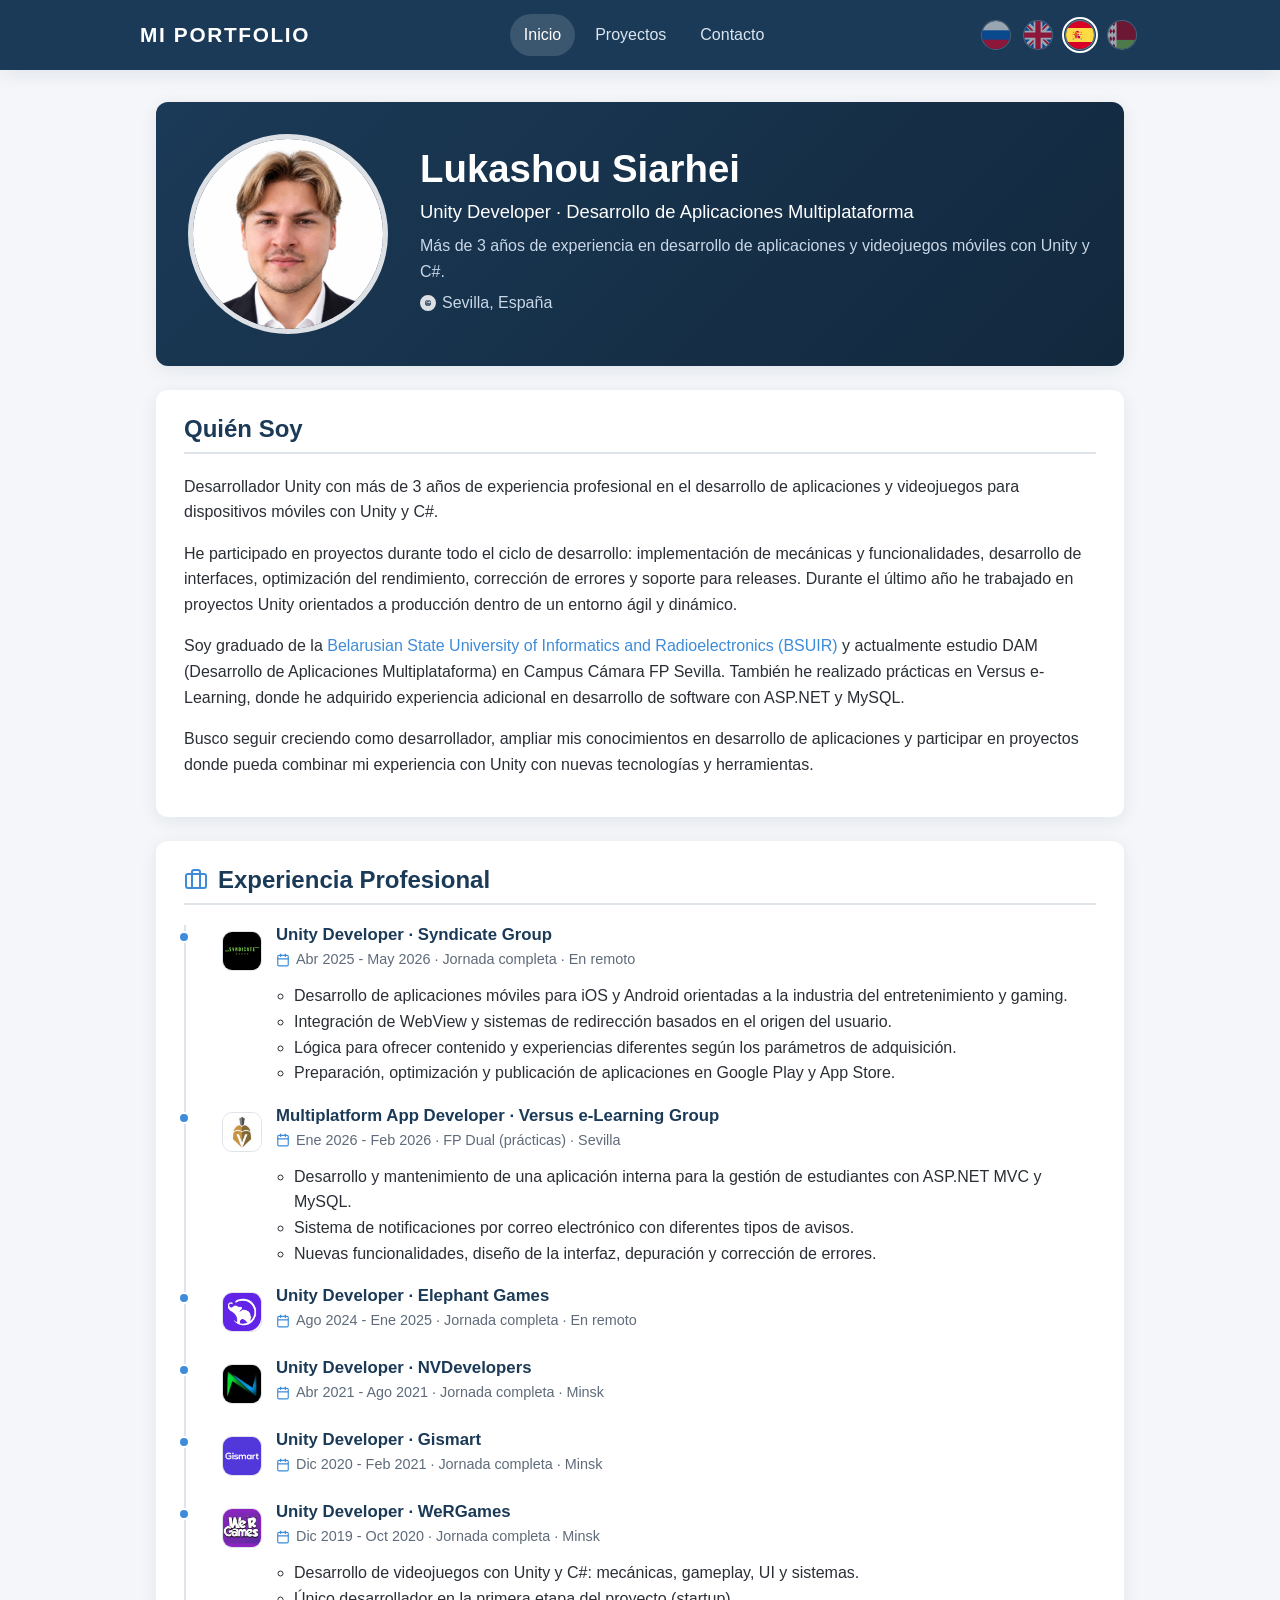
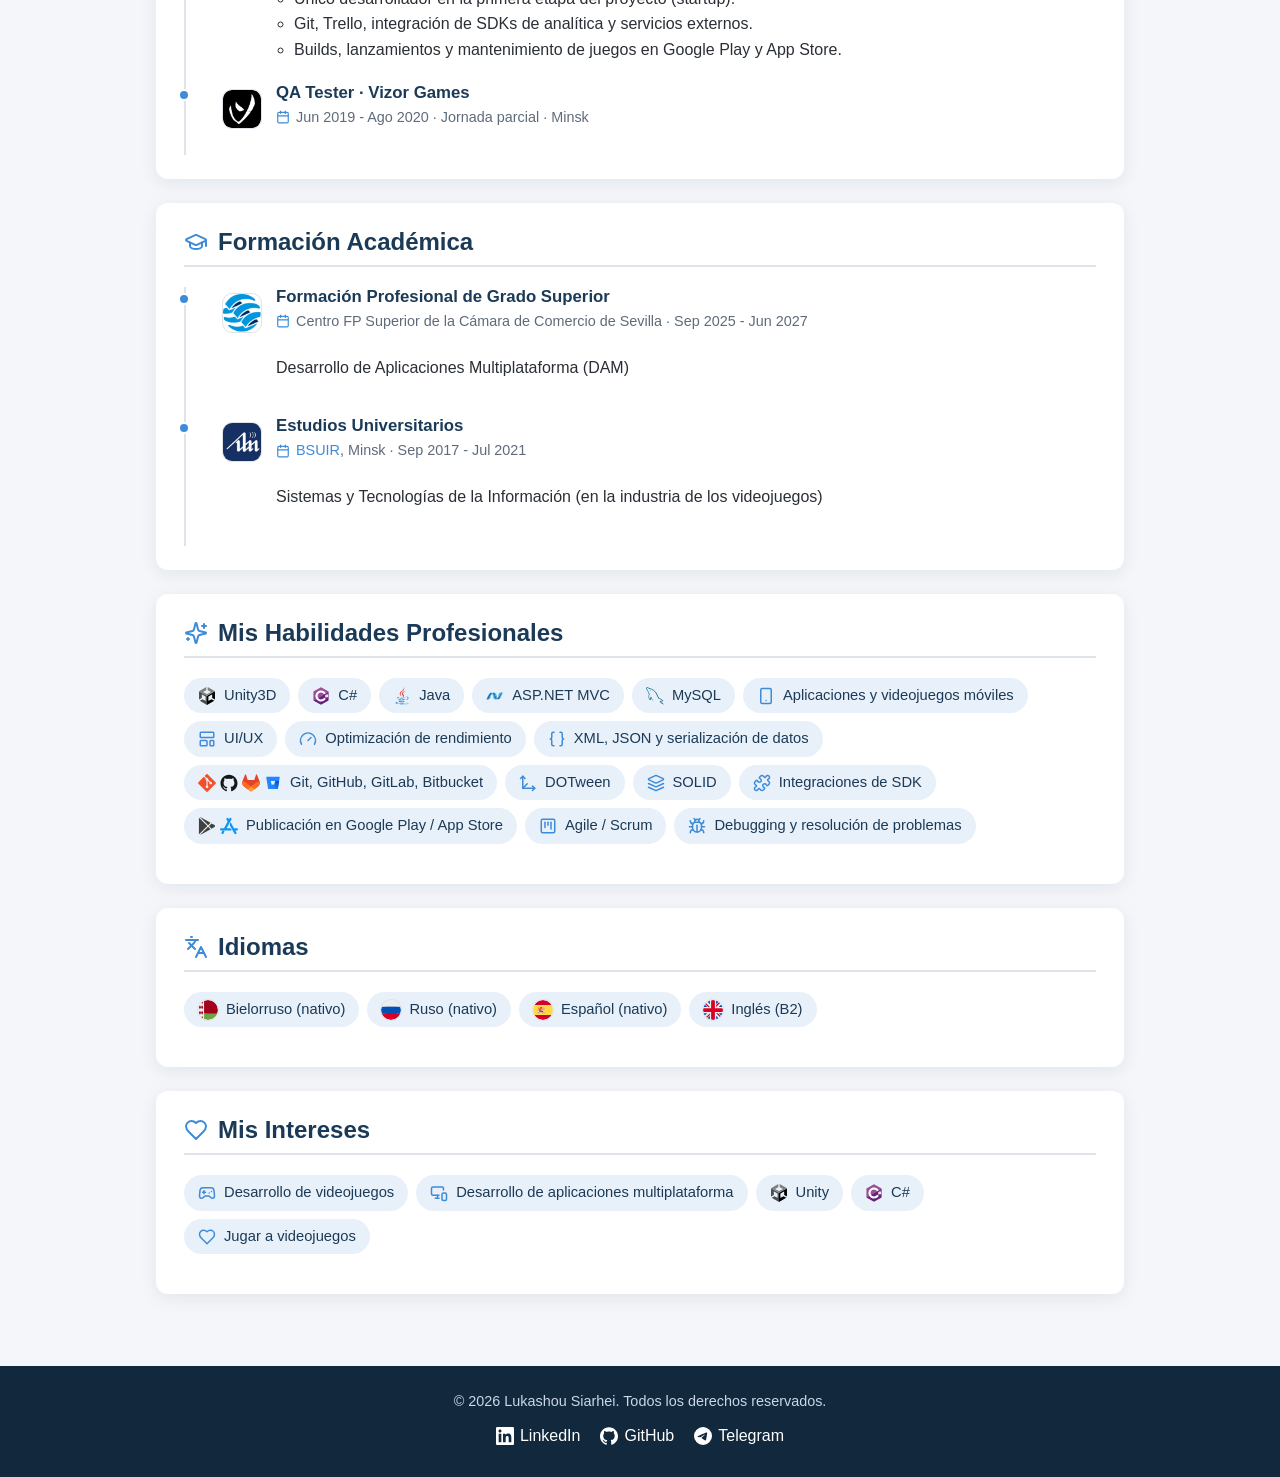
==== commit bf81e5ce: "Polishing Added icons for sections, skills y etc" ====
--- a/index.html
+++ b/index.html
@@ -36,7 +36,7 @@
 </head>
 <body>
     <header>
-        <h1 data-i18n="site.title">Mi Portfolio</h1>
+        <h1><a href="index.html" data-i18n="site.title">Mi Portfolio</a></h1>
         <nav>
             <ul>
                 <li><a href="index.html" aria-current="page" data-i18n="nav.home">Inicio</a></li>
@@ -62,7 +62,7 @@
                 <h1>Lukashou Siarhei</h1>
                 <p class="role" data-i18n="index.role">Unity Developer · Desarrollo de Aplicaciones Multiplataforma</p>
                 <p data-i18n="index.heroExp">Más de 3 años de experiencia en desarrollo de aplicaciones y videojuegos móviles con Unity y C#.</p>
-                <p data-i18n="common.location">Sevilla, España</p>
+                <p class="location"><img class="icon" src="images/icons/map-pin-light.svg" alt="" width="18" height="18"><span data-i18n="common.location">Sevilla, España</span></p>
             </div>
         </section>
 
@@ -75,11 +75,12 @@
         </section>
 
         <section>
-            <h2 data-i18n="index.exp.title">Experiencia Profesional</h2>
+            <h2><img class="icon h-icon" src="images/icons/briefcase.svg" alt="" width="24" height="24"><span data-i18n="index.exp.title">Experiencia Profesional</span></h2>
             <ol class="timeline">
-                <li>
+                <li class="org">
+                    <img class="org-logo" src="images/logos/syndicate-group.png" alt="Syndicate Group" width="40" height="40">
                     <h3>Unity Developer · Syndicate Group</h3>
-                    <p class="meta" data-i18n="index.exp.syndicate.meta">Abr 2025 - May 2026 · Jornada completa · En remoto</p>
+                    <p class="meta"><img class="icon" src="images/icons/calendar.svg" alt="" width="14" height="14"><span data-i18n="index.exp.syndicate.meta">Abr 2025 - May 2026 · Jornada completa · En remoto</span></p>
                     <ul>
                         <li data-i18n="index.exp.syndicate.1">Desarrollo de aplicaciones móviles para iOS y Android orientadas a la industria del entretenimiento y gaming.</li>
                         <li data-i18n="index.exp.syndicate.2">Integración de WebView y sistemas de redirección basados en el origen del usuario.</li>
@@ -87,30 +88,35 @@
                         <li data-i18n="index.exp.syndicate.4">Preparación, optimización y publicación de aplicaciones en Google Play y App Store.</li>
                     </ul>
                 </li>
-                <li>
+                <li class="org">
+                    <img class="org-logo" src="images/logos/versus.png" alt="Versus e-Learning Group" width="40" height="40">
                     <h3>Multiplatform App Developer · Versus e-Learning Group</h3>
-                    <p class="meta" data-i18n="index.exp.versus.meta">Ene 2026 - Feb 2026 · FP Dual (prácticas) · Sevilla</p>
+                    <p class="meta"><img class="icon" src="images/icons/calendar.svg" alt="" width="14" height="14"><span data-i18n="index.exp.versus.meta">Ene 2026 - Feb 2026 · FP Dual (prácticas) · Sevilla</span></p>
                     <ul>
                         <li data-i18n="index.exp.versus.1">Desarrollo y mantenimiento de una aplicación interna para la gestión de estudiantes con ASP.NET MVC y MySQL.</li>
                         <li data-i18n="index.exp.versus.2">Sistema de notificaciones por correo electrónico con diferentes tipos de avisos.</li>
                         <li data-i18n="index.exp.versus.3">Nuevas funcionalidades, diseño de la interfaz, depuración y corrección de errores.</li>
                     </ul>
                 </li>
-                <li>
+                <li class="org">
+                    <img class="org-logo" src="images/logos/elephant-games.png" alt="Elephant Games" width="40" height="40">
                     <h3>Unity Developer · Elephant Games</h3>
-                    <p class="meta" data-i18n="index.exp.elephant.meta">Ago 2024 - Ene 2025 · Jornada completa · En remoto</p>
-                </li>
-                <li>
+                    <p class="meta"><img class="icon" src="images/icons/calendar.svg" alt="" width="14" height="14"><span data-i18n="index.exp.elephant.meta">Ago 2024 - Ene 2025 · Jornada completa · En remoto</span></p>
+                </li>
+                <li class="org">
+                    <img class="org-logo" src="images/logos/nvdevelopers.png" alt="NVDevelopers" width="40" height="40">
                     <h3>Unity Developer · NVDevelopers</h3>
-                    <p class="meta" data-i18n="index.exp.nv.meta">Abr 2021 - Ago 2021 · Jornada completa · Minsk</p>
-                </li>
-                <li>
+                    <p class="meta"><img class="icon" src="images/icons/calendar.svg" alt="" width="14" height="14"><span data-i18n="index.exp.nv.meta">Abr 2021 - Ago 2021 · Jornada completa · Minsk</span></p>
+                </li>
+                <li class="org">
+                    <img class="org-logo" src="images/logos/gismart.png" alt="Gismart" width="40" height="40">
                     <h3>Unity Developer · Gismart</h3>
-                    <p class="meta" data-i18n="index.exp.gismart.meta">Dic 2020 - Feb 2021 · Jornada completa · Minsk</p>
-                </li>
-                <li>
+                    <p class="meta"><img class="icon" src="images/icons/calendar.svg" alt="" width="14" height="14"><span data-i18n="index.exp.gismart.meta">Dic 2020 - Feb 2021 · Jornada completa · Minsk</span></p>
+                </li>
+                <li class="org">
+                    <img class="org-logo" src="images/logos/wergames.png" alt="WeRGames" width="40" height="40">
                     <h3>Unity Developer · WeRGames</h3>
-                    <p class="meta" data-i18n="index.exp.wer.meta">Dic 2019 - Oct 2020 · Jornada completa · Minsk</p>
+                    <p class="meta"><img class="icon" src="images/icons/calendar.svg" alt="" width="14" height="14"><span data-i18n="index.exp.wer.meta">Dic 2019 - Oct 2020 · Jornada completa · Minsk</span></p>
                     <ul>
                         <li data-i18n="index.exp.wer.1">Desarrollo de videojuegos con Unity y C#: mecánicas, gameplay, UI y sistemas.</li>
                         <li data-i18n="index.exp.wer.2">Único desarrollador en la primera etapa del proyecto (startup).</li>
@@ -118,69 +124,72 @@
                         <li data-i18n="index.exp.wer.4">Builds, lanzamientos y mantenimiento de juegos en Google Play y App Store.</li>
                     </ul>
                 </li>
-                <li>
+                <li class="org">
+                    <img class="org-logo" src="images/logos/vizor-games.png" alt="Vizor Games" width="40" height="40">
                     <h3>QA Tester · Vizor Games</h3>
-                    <p class="meta" data-i18n="index.exp.vizor.meta">Jun 2019 - Ago 2020 · Jornada parcial · Minsk</p>
+                    <p class="meta"><img class="icon" src="images/icons/calendar.svg" alt="" width="14" height="14"><span data-i18n="index.exp.vizor.meta">Jun 2019 - Ago 2020 · Jornada parcial · Minsk</span></p>
                 </li>
             </ol>
         </section>
 
         <section>
-            <h2 data-i18n="index.edu.title">Formación Académica</h2>
+            <h2><img class="icon h-icon" src="images/icons/graduation-cap.svg" alt="" width="24" height="24"><span data-i18n="index.edu.title">Formación Académica</span></h2>
             <ol class="timeline">
-                <li>
+                <li class="org">
+                    <img class="org-logo" src="images/logos/campus-camara.png" alt="Campus Cámara FP Sevilla" width="40" height="40">
                     <h3 data-i18n="index.edu.fp.title">Formación Profesional de Grado Superior</h3>
-                    <p class="meta" data-i18n="index.edu.fp.meta">Centro FP Superior de la Cámara de Comercio de Sevilla · Sep 2025 - Jun 2027</p>
+                    <p class="meta"><img class="icon" src="images/icons/calendar.svg" alt="" width="14" height="14"><span data-i18n="index.edu.fp.meta">Centro FP Superior de la Cámara de Comercio de Sevilla · Sep 2025 - Jun 2027</span></p>
                     <p data-i18n="index.edu.fp.degree">Desarrollo de Aplicaciones Multiplataforma (DAM)</p>
                 </li>
-                <li>
+                <li class="org">
+                    <img class="org-logo" src="images/logos/bsuir.png" alt="BSUIR" width="40" height="40">
                     <h3 data-i18n="index.edu.uni.title">Estudios Universitarios</h3>
-                    <p class="meta" data-i18n="index.edu.uni.meta"><a href="https://www.bsuir.by/en/">BSUIR</a>, Minsk · Sep 2017 - Jul 2021</p>
+                    <p class="meta"><img class="icon" src="images/icons/calendar.svg" alt="" width="14" height="14"><span data-i18n="index.edu.uni.meta"><a href="https://www.bsuir.by/en/">BSUIR</a>, Minsk · Sep 2017 - Jul 2021</span></p>
                     <p data-i18n="index.edu.uni.degree">Sistemas y Tecnologías de la Información (en la industria de los videojuegos)</p>
                 </li>
             </ol>
         </section>
 
         <section>
-            <h2 data-i18n="index.skills.title">Mis Habilidades Profesionales</h2>
+            <h2><img class="icon h-icon" src="images/icons/sparkles.svg" alt="" width="24" height="24"><span data-i18n="index.skills.title">Mis Habilidades Profesionales</span></h2>
             <ul class="tags">
-                <li>Unity3D</li>
-                <li>C#</li>
-                <li>Java</li>
-                <li>ASP.NET MVC</li>
-                <li>MySQL</li>
-                <li data-i18n="index.skills.mobile">Aplicaciones y videojuegos móviles</li>
-                <li>UI/UX</li>
-                <li data-i18n="index.skills.perf">Optimización de rendimiento</li>
-                <li data-i18n="index.skills.data">XML, JSON y serialización de datos</li>
-                <li>Git, GitHub, GitLab, Bitbucket</li>
-                <li>DOTween</li>
-                <li>SOLID</li>
-                <li data-i18n="index.skills.sdk">Integraciones de SDK</li>
-                <li data-i18n="index.skills.publish">Publicación en Google Play / App Store</li>
-                <li>Agile / Scrum</li>
-                <li data-i18n="index.skills.debug">Debugging y resolución de problemas</li>
-            </ul>
-        </section>
-
-        <section>
-            <h2 data-i18n="index.langs.title">Idiomas</h2>
+                <li><img class="icon" src="images/icons/unity.svg" alt="" width="18" height="18">Unity3D</li>
+                <li><img class="icon" src="images/icons/csharp.svg" alt="" width="18" height="18">C#</li>
+                <li><img class="icon" src="images/icons/java.svg" alt="" width="18" height="18">Java</li>
+                <li><img class="icon" src="images/icons/dotnet.svg" alt="" width="18" height="18">ASP.NET MVC</li>
+                <li><img class="icon" src="images/icons/mysql.svg" alt="" width="18" height="18">MySQL</li>
+                <li><img class="icon" src="images/icons/smartphone.svg" alt="" width="18" height="18"><span data-i18n="index.skills.mobile">Aplicaciones y videojuegos móviles</span></li>
+                <li><img class="icon" src="images/icons/layout-template.svg" alt="" width="18" height="18">UI/UX</li>
+                <li><img class="icon" src="images/icons/gauge.svg" alt="" width="18" height="18"><span data-i18n="index.skills.perf">Optimización de rendimiento</span></li>
+                <li><img class="icon" src="images/icons/braces.svg" alt="" width="18" height="18"><span data-i18n="index.skills.data">XML, JSON y serialización de datos</span></li>
+                <li><img class="icon" src="images/icons/git.svg" alt="" width="18" height="18"><img class="icon" src="images/icons/github.svg" alt="" width="18" height="18"><img class="icon" src="images/icons/gitlab.svg" alt="" width="18" height="18"><img class="icon" src="images/icons/bitbucket.svg" alt="" width="18" height="18">Git, GitHub, GitLab, Bitbucket</li>
+                <li><img class="icon" src="images/icons/move-3d.svg" alt="" width="18" height="18">DOTween</li>
+                <li><img class="icon" src="images/icons/layers.svg" alt="" width="18" height="18">SOLID</li>
+                <li><img class="icon" src="images/icons/puzzle.svg" alt="" width="18" height="18"><span data-i18n="index.skills.sdk">Integraciones de SDK</span></li>
+                <li><img class="icon" src="images/icons/googleplay.svg" alt="" width="18" height="18"><img class="icon" src="images/icons/appstore.svg" alt="" width="18" height="18"><span data-i18n="index.skills.publish">Publicación en Google Play / App Store</span></li>
+                <li><img class="icon" src="images/icons/square-kanban.svg" alt="" width="18" height="18">Agile / Scrum</li>
+                <li><img class="icon" src="images/icons/bug.svg" alt="" width="18" height="18"><span data-i18n="index.skills.debug">Debugging y resolución de problemas</span></li>
+            </ul>
+        </section>
+
+        <section>
+            <h2><img class="icon h-icon" src="images/icons/languages.svg" alt="" width="24" height="24"><span data-i18n="index.langs.title">Idiomas</span></h2>
             <ul class="tags">
-                <li data-i18n="index.langs.be">Bielorruso (nativo)</li>
-                <li data-i18n="index.langs.ru">Ruso (nativo)</li>
-                <li data-i18n="index.langs.es">Español (nativo)</li>
-                <li data-i18n="index.langs.en">Inglés (B2)</li>
-            </ul>
-        </section>
-
-        <section>
-            <h2 data-i18n="index.interests.title">Mis Intereses</h2>
+                <li><img class="icon flag" src="images/flags/by.svg" alt="" width="20" height="20"><span data-i18n="index.langs.be">Bielorruso (nativo)</span></li>
+                <li><img class="icon flag" src="images/flags/ru.svg" alt="" width="20" height="20"><span data-i18n="index.langs.ru">Ruso (nativo)</span></li>
+                <li><img class="icon flag" src="images/flags/es.svg" alt="" width="20" height="20"><span data-i18n="index.langs.es">Español (nativo)</span></li>
+                <li><img class="icon flag" src="images/flags/gb.svg" alt="" width="20" height="20"><span data-i18n="index.langs.en">Inglés (B2)</span></li>
+            </ul>
+        </section>
+
+        <section>
+            <h2><img class="icon h-icon" src="images/icons/heart.svg" alt="" width="24" height="24"><span data-i18n="index.interests.title">Mis Intereses</span></h2>
             <ul class="tags">
-                <li data-i18n="index.interests.gamedev">Desarrollo de videojuegos</li>
-                <li data-i18n="index.interests.apps">Desarrollo de aplicaciones multiplataforma</li>
-                <li>Unity</li>
-                <li>C#</li>
-                <li data-i18n="index.interests.play">Jugar a videojuegos</li>
+                <li><img class="icon" src="images/icons/gamepad-2.svg" alt="" width="18" height="18"><span data-i18n="index.interests.gamedev">Desarrollo de videojuegos</span></li>
+                <li><img class="icon" src="images/icons/monitor-smartphone.svg" alt="" width="18" height="18"><span data-i18n="index.interests.apps">Desarrollo de aplicaciones multiplataforma</span></li>
+                <li><img class="icon" src="images/icons/unity.svg" alt="" width="18" height="18">Unity</li>
+                <li><img class="icon" src="images/icons/csharp.svg" alt="" width="18" height="18">C#</li>
+                <li><img class="icon" src="images/icons/heart.svg" alt="" width="18" height="18"><span data-i18n="index.interests.play">Jugar a videojuegos</span></li>
             </ul>
         </section>
     </main>
@@ -189,9 +198,9 @@
         <p data-i18n="footer.rights">&copy; 2026 Lukashou Siarhei. Todos los derechos reservados.</p>
         <div>
             <ol>
-                <li><a href="https://www.linkedin.com/in/sergei-lukashov/">LinkedIn</a></li>
-                <li><a href="https://github.com/siarheilukashou25-maker">GitHub</a></li>
-                <li><a href="https://t.me/endi_kayfman">Telegram</a></li>
+                <li><a href="https://www.linkedin.com/in/sergei-lukashov/"><img class="icon" src="images/icons/linkedin-white.svg" alt="" width="18" height="18">LinkedIn</a></li>
+                <li><a href="https://github.com/siarheilukashou25-maker"><img class="icon" src="images/icons/github-white.svg" alt="" width="18" height="18">GitHub</a></li>
+                <li><a href="https://t.me/endi_kayfman"><img class="icon" src="images/icons/telegram-white.svg" alt="" width="18" height="18">Telegram</a></li>
             </ol>
         </div>
     </footer>
--- a/css/styles.css
+++ b/css/styles.css
@@ -607,3 +607,144 @@
 .i18n-pending body {
     visibility: hidden;
 }
+
+/* ===== Pie de página siempre abajo (páginas cortas, como Contacto) ===== */
+body {
+    display: flex;
+    flex-direction: column;
+    min-height: 100vh;
+}
+
+main {
+    flex: 1 0 auto;
+    width: 100%;
+}
+
+/* ===== "Mi Portfolio" enlaza a la página de inicio ===== */
+body > header h1 a {
+    color: inherit;
+    text-decoration: none;
+}
+
+/* ===== Iconos ===== */
+.icon {
+    display: inline-block;
+    flex-shrink: 0;
+    width: 18px;
+    height: 18px;
+}
+
+.flag {
+    width: 20px;
+    height: 20px;
+    border-radius: 50%;
+    box-shadow: 0 0 0 1px var(--color-border);
+}
+
+section h2 {
+    display: flex;
+    align-items: center;
+    gap: 10px;
+}
+
+.h-icon {
+    width: 24px;
+    height: 24px;
+}
+
+.tags li {
+    display: inline-flex;
+    align-items: center;
+    gap: 8px;
+}
+
+.tags li .icon + .icon {
+    margin-left: -4px;
+}
+
+.hero .location {
+    display: flex;
+    align-items: center;
+    gap: 6px;
+}
+
+.hero .location .icon {
+    width: 16px;
+    height: 16px;
+}
+
+.timeline .meta {
+    display: flex;
+    align-items: center;
+    gap: 6px;
+}
+
+.timeline .meta .icon {
+    width: 14px;
+    height: 14px;
+}
+
+/* Logotipo de la empresa o del centro a la izquierda de cada entrada */
+.timeline > li.org {
+    display: grid;
+    grid-template-columns: 40px 1fr;
+    column-gap: 14px;
+}
+
+.timeline > li.org > * {
+    grid-column: 2;
+}
+
+.timeline > li.org > .org-logo {
+    grid-column: 1;
+    grid-row: 1 / span 2;
+    align-self: center;
+    width: 40px;
+    height: 40px;
+    border-radius: 10px;
+    border: 1px solid var(--color-border);
+    background: #fff;
+    object-fit: cover;
+}
+
+.contact-grid h3 {
+    display: flex;
+    align-items: center;
+    gap: 8px;
+}
+
+.phone-line {
+    display: flex;
+    align-items: center;
+    gap: 12px;
+}
+
+.phone-line a:first-child {
+    color: inherit;
+}
+
+.icon-link {
+    display: inline-flex;
+    transition: transform 0.2s;
+}
+
+.icon-link:hover {
+    transform: scale(1.12);
+}
+
+.icon-link .icon {
+    width: 22px;
+    height: 22px;
+}
+
+footer a {
+    display: inline-flex;
+    align-items: center;
+    gap: 6px;
+}
+
+@media (max-width: 640px) {
+    .hero .location {
+        justify-content: center;
+    }
+}
